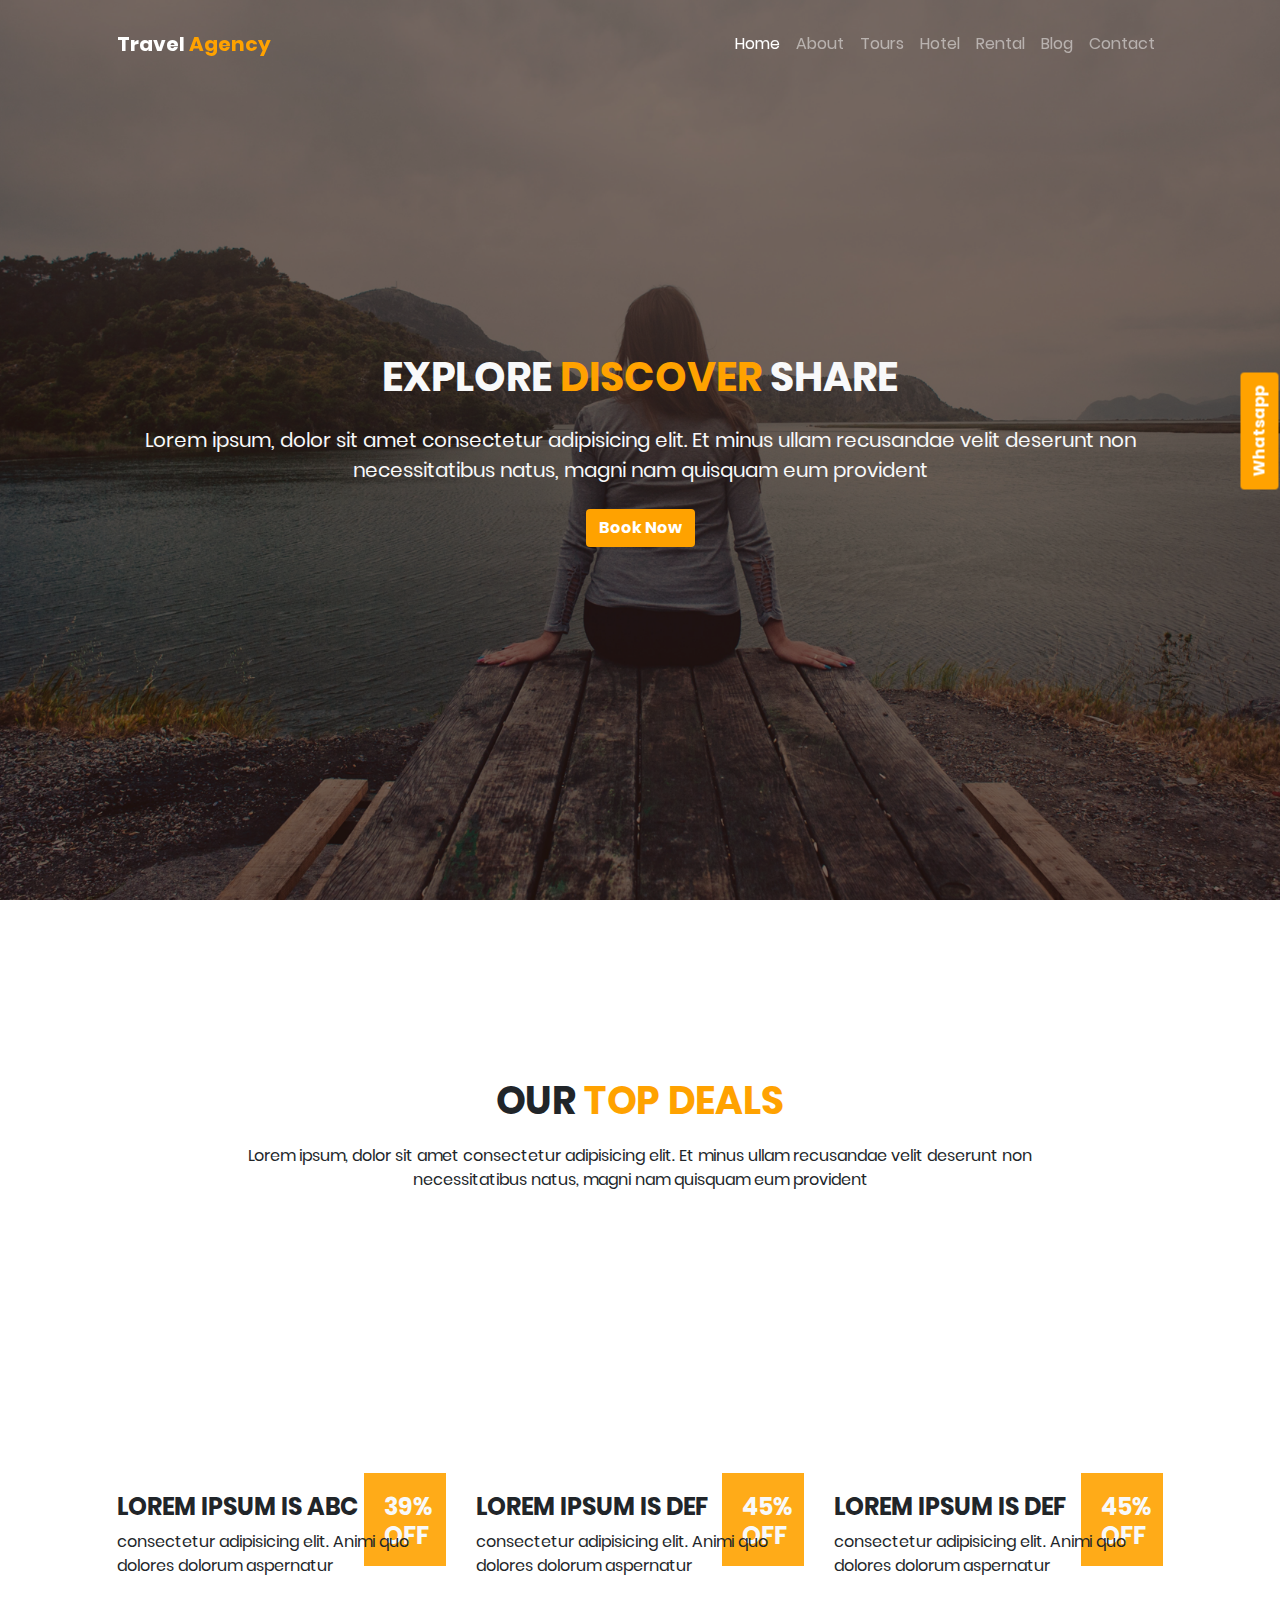
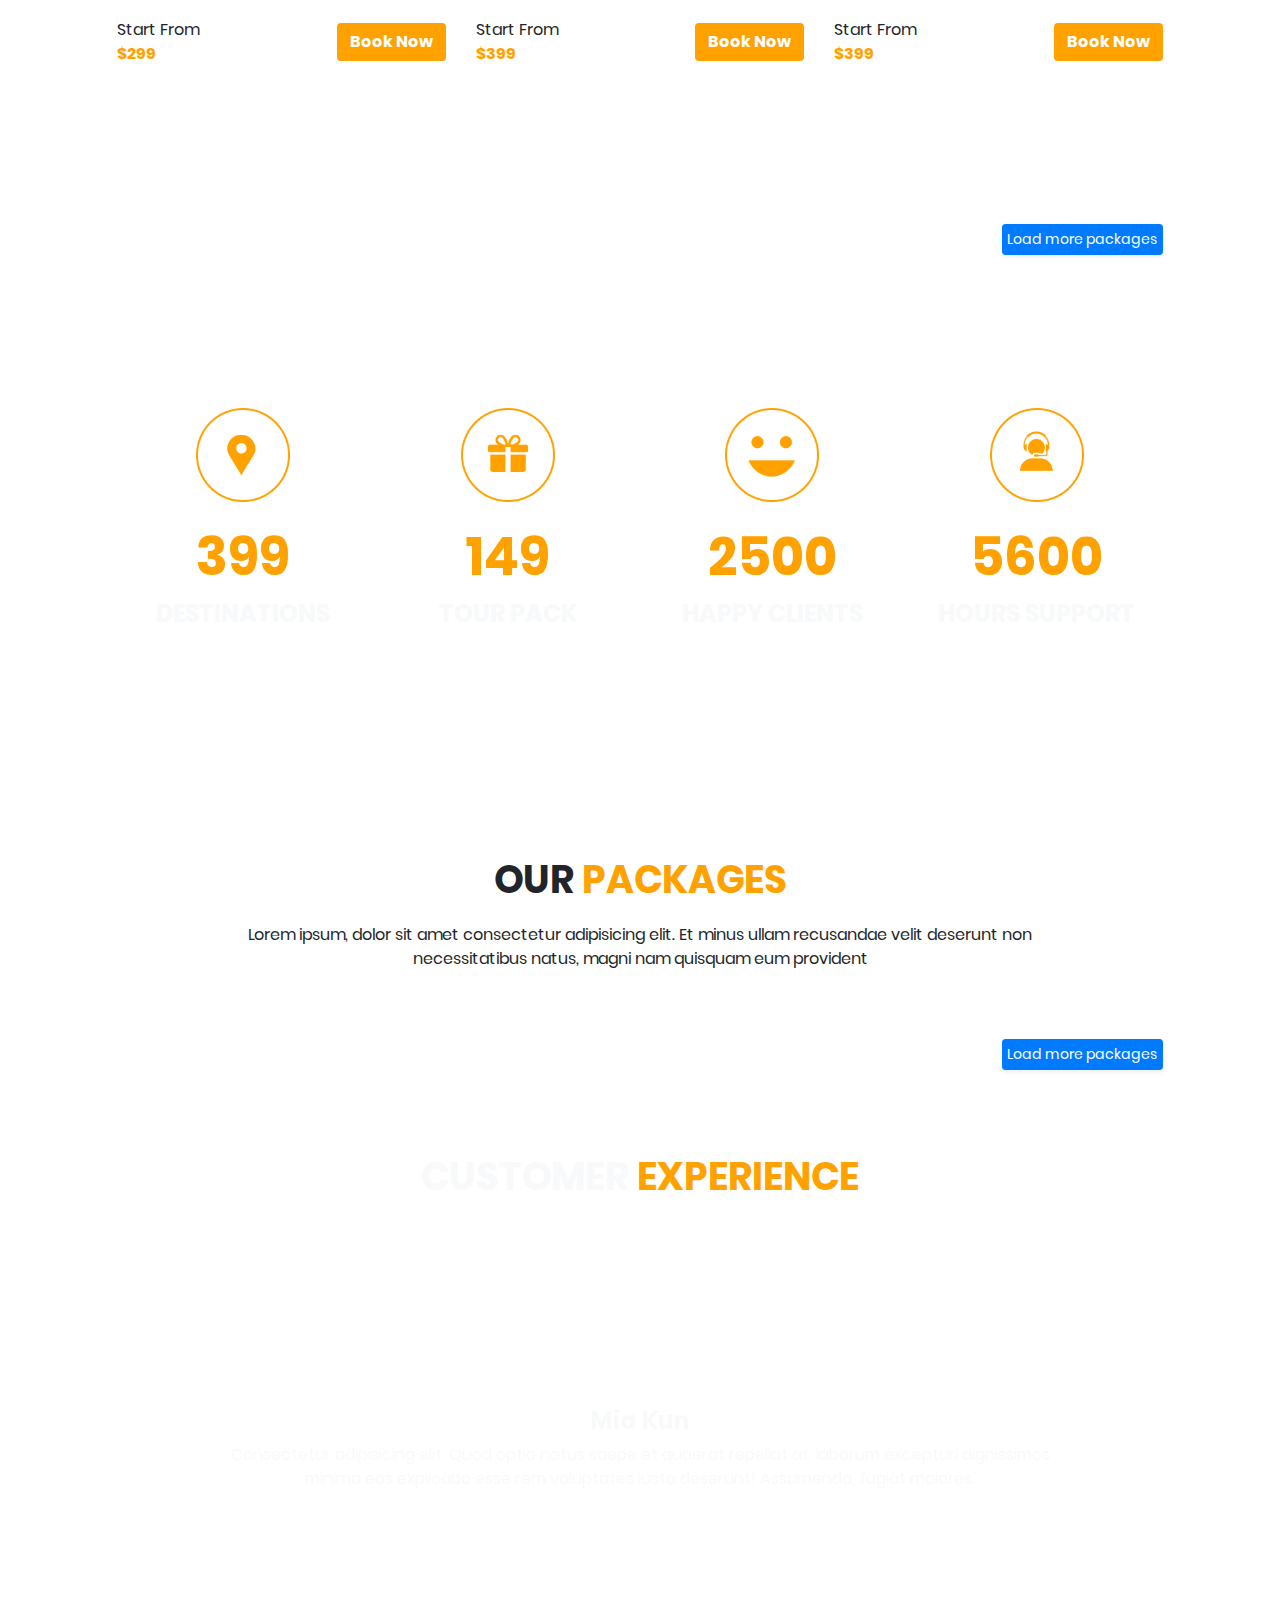
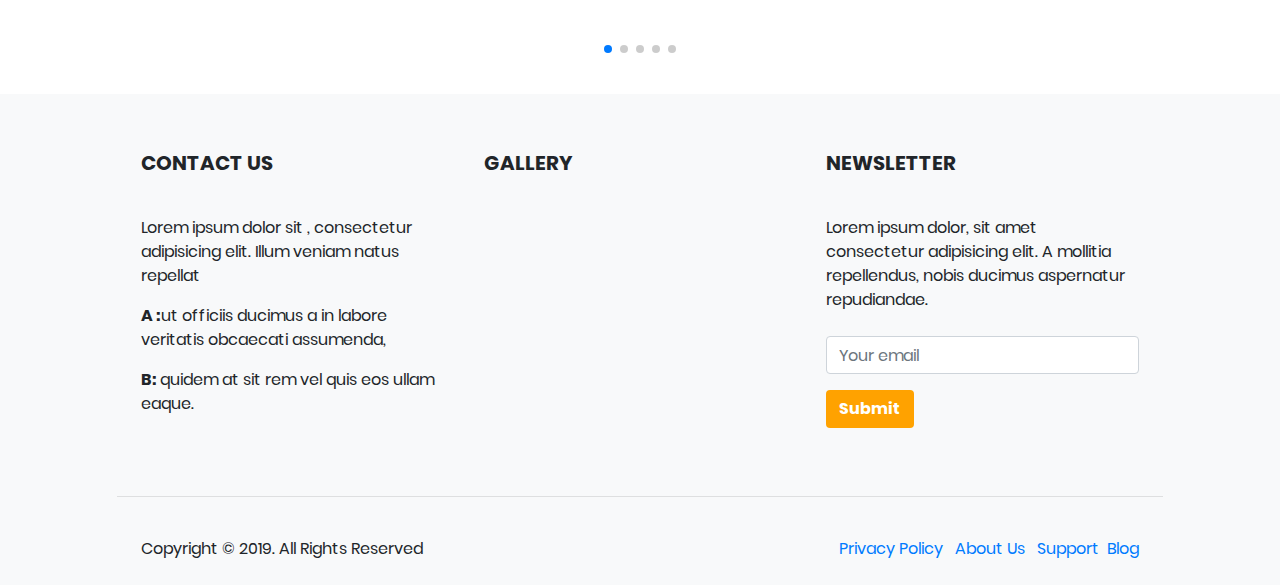
==== index.html @ bbcdf896 "Merge 10cf8c778724dd28036daccee0fc8c0790c9d188 into 07de5a781b90ba43f82fbe6b8e64c9d5b97d7d97" ====
<!doctype html>
<html lang="en">
  <head>
    <title>Paket Wisata & Rental Mobil Terpercaya - Travel Agency</title>
    <link rel="icon" href="dist/images/ic_launcher.png" type="image/x-icon">

    <!-- Required meta tags -->
    <meta charset="utf-8">
    <meta name="viewport" content="width=device-width, initial-scale=1, shrink-to-fit=no">
    <link rel="stylesheet" href="dist/css/bootstrap.min.css">
    <link rel="stylesheet" href="dist/css/poppins-700.css">
    <link rel="stylesheet" href="dist/css/poppins.css">
    <link rel="stylesheet" href="dist/css/master.css">
    <link rel="stylesheet" href="dist/css/swiper.min.css">
    <style>
        .whatsapp {
            transform: rotate(-90deg);
            bottom:50vh;
            right: -38px;
        }
    </style>
  </head>
  <body>

    <nav id="home" class="navbar fixed-top navbar-expand-sm p-4 navbar-dark bg-transparent">
        <div class="container">
            <button class="navbar-toggler d-lg-none" type="button" data-toggle="collapse" data-target="#collapsibleNavId" aria-controls="collapsibleNavId"
                aria-expanded="false" aria-label="Toggle navigation">
                <span class="navbar-toggler-icon"></span>
            </button>
            <a class="navbar-brand" href="#">
                <strong>Travel
                    <span class="my-text-primary">Agency</span></strong>
            </a>
            <div class="collapse navbar-collapse" id="collapsibleNavId">
                <ul class="navbar-nav ml-auto mt-2 mt-lg-0">
                    <li class="nav-item active">
                        <a class="nav-link" href="#">Home <span class="sr-only">(current)</span></a>
                    </li>
                    <li class="nav-item">
                        <a class="nav-link" href="#">About</a>
                    </li>
                </ul>
            </div>
        </div>
    </nav>

    <section id="banner" class="bg-image bg-image-girl">
        <div class="container">
            <div class="row my-h-100 align-items-center justify-content-center text-center">
                 <div class="col">
                     <div class="card bg-transparent border-0">
                         <div class="card-body">
                            <h1 class="text-light">
                                EXPLORE
                                <span class="my-text-primary">DISCOVER</span>
                                SHARE
                            </h1>
                            <p class="lead text-light my-4">
                                Lorem ipsum, dolor sit amet consectetur adipisicing elit. Et minus ullam recusandae velit deserunt non necessitatibus natus, magni nam quisquam eum provident
                            </p>
                            <a class="btn btn-golden" href="#top-deals"  data-toggle="modal" data-target="#modelId">Book Now</a>
                         </div>
                     </div>
                 </div>
            </div>
        </div>
    </section>

    <section class="p-4">
        <div class="container">
            <div id="top-deals" class="row my-h-100 align-items-center justify-content-center">
                 <div class="col-12 col-sm-10  text-center">
                     <div class="card bg-transparent border-0">
                         <div class="card-body">
                            <h2 class="" style="font-weight: 900; font-size: 38px; line-height: 70px">
                                OUR
                                <span class="my-text-primary">
                                    TOP
                                    DEALS
                                </span>
                            </h2>
                            <p>
                                Lorem ipsum, dolor sit amet consectetur adipisicing elit. Et minus ullam recusandae velit deserunt non necessitatibus natus, magni nam quisquam eum provident
                            </p>
                         </div>
                     </div>
                 </div>
                 <div class="top-deal col-12 col-sm-4 mb-3 ">
                    <div class="card border-0">
                        <img class="card-img-top img-fluid" src="https://source.unsplash.com/600x450/?mountain" alt="" srcset="">
                        <div class="card-img-overlay p-0 d-flex flex-wrap flex-row-reverse">
                            <div class="info-discount card-body bg-golden op-lg col-3  align-self-start pr-0 pb-2">
                                <h4 class="text-light">
                                    <span class="discount">25</span>% OFF
                                </h4>
                            </div>
                            <div class="info card-body bg-golden op-lg col-12   align-self-end collapse">
                                <strong class="text-clear">
                                    7 days | 12 Hrs | 20 min
                                </strong>
                            </div>
                        </div>
                    </div>
                    <div class="card border-0 rounded-0 bg-transparent">
                        <div class="card-body px-0">
                            <h4 class="title">LOREM IPSUM DOLOR SIT</h4>
                            consectetur adipisicing elit. Animi quo dolores dolorum aspernatur
                        </div>
                        <div class="card-body row align-items-center px-0">
                            <div class="col">
                                Start From <br>
                                <strong class="my-text-primary">$<span class="price">199</span></strong>
                            </div>
                            <div class="col text-right">
                                <a href="#order" class="btn bg-golden text-clear btn-order" data-toggle="modal" data-target="#modelId">
                                    <strong>Book Now</strong>
                                </a>
                            </div>
                        </div>
                    </div>
                </div>
            </div>
            <div class="row">
                <div class="col-12 text-right text-muted">
                    <a href="" class="btn btn-primary btn-sm m-0 p-1 shadow-sm">Load more packages </a>
                </div>
            </div>
        </div>
    </section>

    <section class="bg-image bg-image-footer">
        <div class="container p-4">
            <div id="services" class="row my-h-50 align-items-center justify-content-center text-center">
                <div class="service col-12 col-sm mb-3 ">
                    <div class="row align-items-center">
                        <div class="col-12 col-sm">
                            <img class="img-fluid mb-4" src="dist/images/icon-map.png" style="max-width: 40%" alt="" srcset="">
                            <h3 class="count my-text-primary" style="font-size: 52px">
                                140
                            </h3> 
                            <span class="text-light display-7">DESTINATIONS</span>
                        </div>
                    </div>
                </div>
            </div>
        </div>
    </section>

    <section id="list" class="p-4">
        <div class="container my-4">
            <div id="packages" class="row align-items-center justify-content-center">
                 <div class="col-12 col-sm-10 text-center">
                     <div class="card bg-transparent border-0">
                         <div class="card-body">
                            <h2 class="">
                                OUR
                                <span class="my-text-primary">PACKAGES</span>
                            </h2>
                            <p>
                                Lorem ipsum, dolor sit amet consectetur adipisicing elit. Et minus ullam recusandae velit deserunt non necessitatibus natus, magni nam quisquam eum provident
                            </p>
                         </div>
                     </div>
                 </div>
                <div class="col-12 col-sm-3 px-2 mb-3 package ">
                    <div class="card border-0">
                        <img class="card-img-top img-fluid rounded" src="dist/images/d1.png" alt="" srcset="">
                        <div class="card-img-overlay p-0 d-flex flex-row-reverse align-items-end">
                            <div class="card-body rounded-bottom bg-golden op-lg collapse">
                                <a href="" class="text-clear">
                                    <strong>Lorem ipsum dolor sit</strong>
                                </a>
                            </div>
                        </div>
                    </div>
                </div>
            </div>
            <div class="row">
                <div class="col-12 text-right text-muted">
                    <a href="" class="btn btn-primary btn-sm m-0 p-1 shadow-sm">Load more packages </a>
                </div>
            </div>
        </div>
    </section>

    <section class="bg-image bg-image-footer">
            <div class="container">
            <div class="row my-h-50 align-items-center justify-content-center">
                <div class="col-12 col-sm py-4">
                    <h2 class="text-light text-center">CUSTOMER <span class="my-text-primary">EXPERIENCE</span></h2>
                    <div class="swiper-container rounded text-light">
                        <div class="swiper-wrapper text-center">
                            <div class="swiper-slide">
                                <div class="row my-h-50 justify-content-center align-items-center">
                                    <div class="col-12 col-sm-10 text-center">
                                        <img class="img-fluid rounded-circle mb-3" src="https://source.unsplash.com/100x100/?face" alt="" srcset="">
                                        <h4>Mia Kun</h4>
                                        <p>
                                            Consectetur adipisicing elit. Quod optio natus saepe et quaerat repellat at, laborum excepturi dignissimos minima eos explicabo esse rem voluptates iusto deserunt! Assumenda, fugiat maiores.
                                        </p>
                                    </div>
                                </div>
                            </div>
                        </div>
                        <div class="swiper-pagination"></div>
                    </div>
                </div>
            </div>
        </div>
    </section>
    
    <footer class="bg-light">
        <div class="container">
            <div class="row p-4 justify-content-center">
                 <div class="col mb-4">
                     <h5>CONTACT US</h5>
                     <p>
                         Lorem ipsum dolor sit , consectetur adipisicing elit. Illum veniam natus repellat 
                     </p>
                     <p>
                         <strong>A :</strong>ut officiis ducimus a in labore veritatis obcaecati assumenda,
                     </p>
                     <p><strong>B: </strong>quidem at sit rem vel quis eos ullam eaque.</p>
                 </div>
                 <div class="col-12 col-sm mb-4">
                     <h5>GALLERY</h5>
                     <div id="galleries" class="row">
                         <div class="gallery px-2 col-4 col-sm-4 mb-3">
                             <img class="img-fluid rounded" src="https://source.unsplash.com/500x500/?smile"  alt="">
                         </div>
                     </div>
                 </div>
                 <div class="col mb-4">
                     <h5>NEWSLETTER</h5>
                     Lorem ipsum dolor, sit amet consectetur adipisicing elit. A mollitia repellendus, nobis ducimus aspernatur repudiandae.
                    <div class="form-group">
                      <label for=""></label>
                      <input type="text" name="" id="" class="form-control" placeholder="Your email" aria-describedby="helpId">
                    </div>
                    <button type="button" class="btn btn-golden">Submit</button>
                </div>
            </div>
        <hr>
            <div class="row p-4 justify-content-between">
                <div class="col">
                    Copyright © 2019. All Rights Reserved
                </div>
                <div class="col text-right">
                    <a href="" class="px-1">Privacy Policy</a>
                    <a href="" class="px-1">About Us</a>
                    <a href="" class="px-1">Support</a>
                    <a class="" href="#home" class="px-1">Blog</a>
                </div>
            </div>
        </div>
    </footer>

    <section class="whatsapp position-fixed rounded-left">
        <a href="" class="btn btn-golden">Whatsapp</a>
    </section>

    <!-- Modal -->
    <div class="modal fade" id="modelId" tabindex="-1" role="dialog" aria-labelledby="modelTitleId" aria-hidden="true">
        <div class="modal-dialog" role="document">
            <div class="modal-content">
                <div class="modal-header">
                    <h5 class="modal-title">Modal title</h5>
                        <button type="button" class="close" data-dismiss="modal" aria-label="Close">
                            <span aria-hidden="true">&times;</span>
                        </button>
                </div>
                <div class="modal-body">
                    <form action="https://formspree.io/ilhamsaputrajati@gmail.com" method="POST" id="order-form">
                        <div class="form-group">
                          <label for="">Name</label>
                          <input type="text" name="name" id="" class="form-control" placeholder="" aria-describedby="helpId">
                        </div>
                        <div class="form-group">
                          <label for="">Email</label>
                          <input type="email" name="email" id="" class="form-control" placeholder="" aria-describedby="helpId">
                        </div>
                        <div class="form-group">
                          <label for="">Phone Number</label>
                          <input type="number" name="phone" id="" class="form-control" placeholder="" aria-describedby="helpId">
                        </div>
                    </form>
                </div>
                <div class="modal-footer">
                    <button type="button" class="btn btn-secondary" data-dismiss="modal">Close</button>
                    <button type="button" class="btn btn-primary" id="btn-submit">Save</button>
                </div>
            </div>
        </div>
    </div>
          
    <script src="dist/js/jquery.min.js"></script>
    <script src="dist/js/popper.min.js"></script>
    <script src="dist/js/bootstrap.min.js"></script>
    <script src="dist/js/holder.js"></script>
    <script src="dist/js/app.js"></script>
    <script src="dist/js/swiper.min.js"></script>
    <script src="dist/js/swiper.js"></script>
    <script>
        $('#btn-submit').click(function (e) { 
            e.preventDefault();
            $('#order-form').submit();
        });
        
    </script>
  </body>
</html>
---- dist/css/poppins-700.css ----
/* devanagari */
@font-face {
  font-family: 'Poppins';
  font-style: normal;
  font-weight: 700;
  font-display: swap;
  src: local('Poppins Bold'), local('Poppins-Bold'), url(//src/font/pxiByp8kv8JHgFVrLCz7Z11lFc-K.woff2) format('woff2');
  unicode-range: U+0900-097F, U+1CD0-1CF6, U+1CF8-1CF9, U+200C-200D, U+20A8, U+20B9, U+25CC, U+A830-A839, U+A8E0-A8FB;
}
/* latin-ext */
@font-face {
  font-family: 'Poppins';
  font-style: normal;
  font-weight: 700;
  font-display: swap;
  src: local('Poppins Bold'), local('Poppins-Bold'), url(../font/pxiByp8kv8JHgFVrLCz7Z1JlFc-K.woff2) format('woff2');
  unicode-range: U+0100-024F, U+0259, U+1E00-1EFF, U+2020, U+20A0-20AB, U+20AD-20CF, U+2113, U+2C60-2C7F, U+A720-A7FF;
}
/* latin */
@font-face {
  font-family: 'Poppins';
  font-style: normal;
  font-weight: 700;
  font-display: swap;
  src: local('Poppins Bold'), local('Poppins-Bold'), url(../font/pxiByp8kv8JHgFVrLCz7Z1xlFQ.woff2) format('woff2');
  unicode-range: U+0000-00FF, U+0131, U+0152-0153, U+02BB-02BC, U+02C6, U+02DA, U+02DC, U+2000-206F, U+2074, U+20AC, U+2122, U+2191, U+2193, U+2212, U+2215, U+FEFF, U+FFFD;
}
---- dist/css/poppins.css ----
/* devanagari */
@font-face {
  font-family: 'Poppins';
  font-style: normal;
  font-weight: 400;
  font-display: swap;
  src: local('Poppins Regular'), local('Poppins-Regular'), url(../font/pxiEyp8kv8JHgFVrJJbecnFHGPezSQ.woff2) format('woff2');
  unicode-range: U+0900-097F, U+1CD0-1CF6, U+1CF8-1CF9, U+200C-200D, U+20A8, U+20B9, U+25CC, U+A830-A839, U+A8E0-A8FB;
}
/* latin-ext */
@font-face {
  font-family: 'Poppins';
  font-style: normal;
  font-weight: 400;
  font-display: swap;
  src: local('Poppins Regular'), local('Poppins-Regular'), url(../font/pxiEyp8kv8JHgFVrJJnecnFHGPezSQ.woff2) format('woff2');
  unicode-range: U+0100-024F, U+0259, U+1E00-1EFF, U+2020, U+20A0-20AB, U+20AD-20CF, U+2113, U+2C60-2C7F, U+A720-A7FF;
}
/* latin */
@font-face {
  font-family: 'Poppins';
  font-style: normal;
  font-weight: 400;
  font-display: swap;
  src: local('Poppins Regular'), local('Poppins-Regular'), url(../font/pxiEyp8kv8JHgFVrJJfecnFHGPc.woff2) format('woff2');
  unicode-range: U+0000-00FF, U+0131, U+0152-0153, U+02BB-02BC, U+02C6, U+02DA, U+02DC, U+2000-206F, U+2074, U+20AC, U+2122, U+2191, U+2193, U+2212, U+2215, U+FEFF, U+FFFD;
}
---- dist/css/master.css ----
/* Reset Bootstrap */
.navbar-dark .navbar-toggler {
    border: 0;
}

/* Custom css */
* {
    font-family: 'Poppins', sans-serif;
}

body {
    background: white
}

h1, h2, h3, h4, h5 {
    font-weight: bold;
}

h2 {
    font-size: 38px; 
    line-height: 70px
}

h5 {
    line-height: 10vh
}

.display-7 {
    font-size: x-large;
    font-weight: bold;
}

.my-text-primary {
    color: #ffa200 !important;
}

.my-h-100 {
    min-height: 100vh;
}
.my-h-50 {
    min-height: 50vh;
}
.my-h-25 {
    min-height: 25vh;
}

.bg-golden {
    background-color: #FFA200;
}

.bg-clear {
    background-color: white
}

.text-clear {
    color: white
}

.text-clear:hover {color: black;
text-decoration: none}

.op {
    opacity: 0.3;
}

.op-sm {
    opacity: 0.5;
}

.op-md {
    opacity: 0.7;
}

.op-lg {
    opacity: 0.9;
}

.bg-image {
    background-repeat: no-repeat;
    background-attachment: fixed;
    background-size: cover;
    background-position: center;
}

.bg-image-girl {
    background-image: url(../images/banner.png);
}
.bg-image-footer {
    background-image: url(../images/footerbg.png);
}
.bg-image-destination {
    background-image: url(../images/items-to-discover-things.jpg);
}
.bg-cover {
    background-image: linear-gradient(225deg,#0abac2,#b2de94);
}
.bg-dark-sm {
    background-color: #000000;
}

@media (min-width: 1200px) {
    .container {
        max-width: 1076px;
    }
}

.btn-golden {
    background-color: #FFA200;
    color: white;
    font-weight: bold
}

.btn-golden:hover {
    color: black;
}
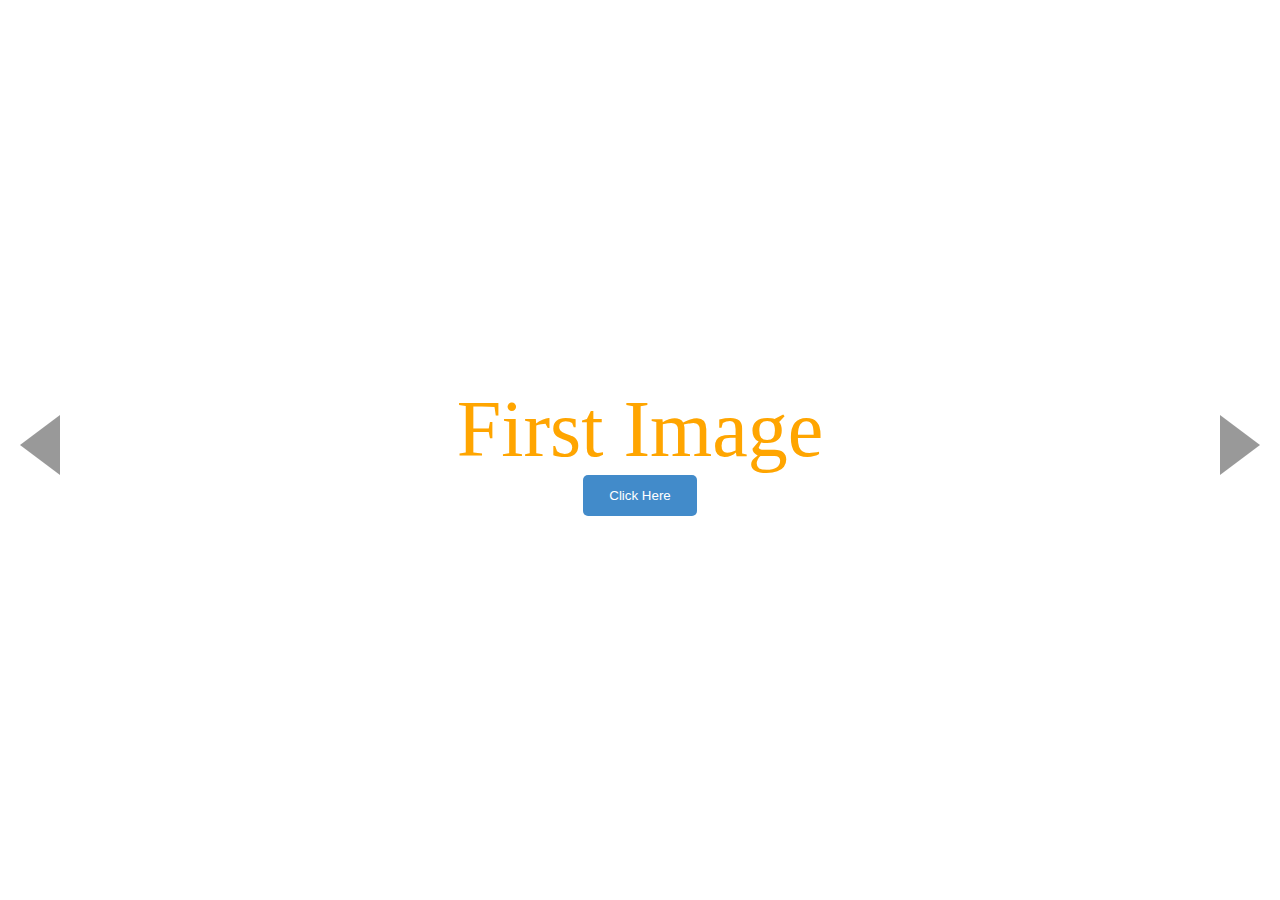
==== commit 048864f1: "My Website" ====
--- a/index.html
+++ b/index.html
@@ -1,312 +1,123 @@
-<!doctype html>
+<!DOCTYPE html>
 <html lang="en">
-  <head>
-    <title>Paket Wisata & Rental Mobil Terpercaya - Travel Agency</title>
-    <link rel="icon" href="dist/images/ic_launcher.png" type="image/x-icon">
+<head>
+    <title>Exercise 4</title>
+    <link href="./style.css" rel="stylesheet"></link>
+</head>
+<body>
+  <div class="wrap">
 
-    <!-- Required meta tags -->
-    <meta charset="utf-8">
-    <meta name="viewport" content="width=device-width, initial-scale=1, shrink-to-fit=no">
-    <link rel="stylesheet" href="dist/css/bootstrap.min.css">
-    <link rel="stylesheet" href="dist/css/poppins-700.css">
-    <link rel="stylesheet" href="dist/css/poppins.css">
-    <link rel="stylesheet" href="dist/css/master.css">
-    <link rel="stylesheet" href="dist/css/swiper.min.css">
-    <style>
-        .whatsapp {
-            transform: rotate(-90deg);
-            bottom:50vh;
-            right: -38px;
-        }
-    </style>
-  </head>
-  <body>
 
-    <nav id="home" class="navbar fixed-top navbar-expand-sm p-4 navbar-dark bg-transparent">
-        <div class="container">
-            <button class="navbar-toggler d-lg-none" type="button" data-toggle="collapse" data-target="#collapsibleNavId" aria-controls="collapsibleNavId"
-                aria-expanded="false" aria-label="Toggle navigation">
-                <span class="navbar-toggler-icon"></span>
-            </button>
-            <a class="navbar-brand" href="#">
-                <strong>Travel
-                    <span class="my-text-primary">Agency</span></strong>
-            </a>
-            <div class="collapse navbar-collapse" id="collapsibleNavId">
-                <ul class="navbar-nav ml-auto mt-2 mt-lg-0">
-                    <li class="nav-item active">
-                        <a class="nav-link" href="#">Home <span class="sr-only">(current)</span></a>
-                    </li>
-                    <li class="nav-item">
-                        <a class="nav-link" href="#">About</a>
-                    </li>
-                </ul>
-            </div>
-        </div>
-    </nav>
+  <div id="arrow-left" class="arrow"></div>
+  <div id="slider">
 
-    <section id="banner" class="bg-image bg-image-girl">
-        <div class="container">
-            <div class="row my-h-100 align-items-center justify-content-center text-center">
-                 <div class="col">
-                     <div class="card bg-transparent border-0">
-                         <div class="card-body">
-                            <h1 class="text-light">
-                                EXPLORE
-                                <span class="my-text-primary">DISCOVER</span>
-                                SHARE
-                            </h1>
-                            <p class="lead text-light my-4">
-                                Lorem ipsum, dolor sit amet consectetur adipisicing elit. Et minus ullam recusandae velit deserunt non necessitatibus natus, magni nam quisquam eum provident
-                            </p>
-                            <a class="btn btn-golden" href="#top-deals"  data-toggle="modal" data-target="#modelId">Book Now</a>
-                         </div>
-                     </div>
-                 </div>
-            </div>
-        </div>
-    </section>
+    <div class="slide slide1">
+      <div class="slide-content">
+        <span>First Image</span>
+        <button id="modal-btn" class="button">Click Here</button>
+      </div>
+    </div>
+    <div class="slide slide2">
+      <div class="slide-content">
+        <span>Second Image</span>
+        <a class="cv" href="./cv.html" target="_blank">Get to know me?</a>
+      </div>
+    </div>
+    <div class="slide slide3">
+      <div class="slide-content">
+        <span>Third Image</span>
+        <a class="feedback" href="./feedback.html" target="_blank">Feedback</a>
+      </div>
+    </div>
+  </div>
+  <div id="arrow-right" class="arrow"></div>
 
-    <section class="p-4">
-        <div class="container">
-            <div id="top-deals" class="row my-h-100 align-items-center justify-content-center">
-                 <div class="col-12 col-sm-10  text-center">
-                     <div class="card bg-transparent border-0">
-                         <div class="card-body">
-                            <h2 class="" style="font-weight: 900; font-size: 38px; line-height: 70px">
-                                OUR
-                                <span class="my-text-primary">
-                                    TOP
-                                    DEALS
-                                </span>
-                            </h2>
-                            <p>
-                                Lorem ipsum, dolor sit amet consectetur adipisicing elit. Et minus ullam recusandae velit deserunt non necessitatibus natus, magni nam quisquam eum provident
-                            </p>
-                         </div>
-                     </div>
-                 </div>
-                 <div class="top-deal col-12 col-sm-4 mb-3 ">
-                    <div class="card border-0">
-                        <img class="card-img-top img-fluid" src="https://source.unsplash.com/600x450/?mountain" alt="" srcset="">
-                        <div class="card-img-overlay p-0 d-flex flex-wrap flex-row-reverse">
-                            <div class="info-discount card-body bg-golden op-lg col-3  align-self-start pr-0 pb-2">
-                                <h4 class="text-light">
-                                    <span class="discount">25</span>% OFF
-                                </h4>
-                            </div>
-                            <div class="info card-body bg-golden op-lg col-12   align-self-end collapse">
-                                <strong class="text-clear">
-                                    7 days | 12 Hrs | 20 min
-                                </strong>
-                            </div>
-                        </div>
-                    </div>
-                    <div class="card border-0 rounded-0 bg-transparent">
-                        <div class="card-body px-0">
-                            <h4 class="title">LOREM IPSUM DOLOR SIT</h4>
-                            consectetur adipisicing elit. Animi quo dolores dolorum aspernatur
-                        </div>
-                        <div class="card-body row align-items-center px-0">
-                            <div class="col">
-                                Start From <br>
-                                <strong class="my-text-primary">$<span class="price">199</span></strong>
-                            </div>
-                            <div class="col text-right">
-                                <a href="#order" class="btn bg-golden text-clear btn-order" data-toggle="modal" data-target="#modelId">
-                                    <strong>Book Now</strong>
-                                </a>
-                            </div>
-                        </div>
-                    </div>
-                </div>
-            </div>
-            <div class="row">
-                <div class="col-12 text-right text-muted">
-                    <a href="" class="btn btn-primary btn-sm m-0 p-1 shadow-sm">Load more packages </a>
-                </div>
-            </div>
-        </div>
-    </section>
+  <div id="my-modal" class="modal">
+  <div class="modal-content">
+    <div class="modal-header">
+      <span class="close">&times;</span>
+      <h2>------</h2>
+    </div>
+    <div class="modal-body">
+      <p> Welcome to my website</p>
+      <p>Hi! These are sample picture that i took using my analogue camera
+         in Kodak 200 Film, please enjoy!!</p>
+    </div>
+    <div class="modal-footer">
+      <h3></h3>
+    </div>
+  </div>
+</div>
+</div>
 
-    <section class="bg-image bg-image-footer">
-        <div class="container p-4">
-            <div id="services" class="row my-h-50 align-items-center justify-content-center text-center">
-                <div class="service col-12 col-sm mb-3 ">
-                    <div class="row align-items-center">
-                        <div class="col-12 col-sm">
-                            <img class="img-fluid mb-4" src="dist/images/icon-map.png" style="max-width: 40%" alt="" srcset="">
-                            <h3 class="count my-text-primary" style="font-size: 52px">
-                                140
-                            </h3> 
-                            <span class="text-light display-7">DESTINATIONS</span>
-                        </div>
-                    </div>
-                </div>
-            </div>
-        </div>
-    </section>
+  <script>
 
-    <section id="list" class="p-4">
-        <div class="container my-4">
-            <div id="packages" class="row align-items-center justify-content-center">
-                 <div class="col-12 col-sm-10 text-center">
-                     <div class="card bg-transparent border-0">
-                         <div class="card-body">
-                            <h2 class="">
-                                OUR
-                                <span class="my-text-primary">PACKAGES</span>
-                            </h2>
-                            <p>
-                                Lorem ipsum, dolor sit amet consectetur adipisicing elit. Et minus ullam recusandae velit deserunt non necessitatibus natus, magni nam quisquam eum provident
-                            </p>
-                         </div>
-                     </div>
-                 </div>
-                <div class="col-12 col-sm-3 px-2 mb-3 package ">
-                    <div class="card border-0">
-                        <img class="card-img-top img-fluid rounded" src="dist/images/d1.png" alt="" srcset="">
-                        <div class="card-img-overlay p-0 d-flex flex-row-reverse align-items-end">
-                            <div class="card-body rounded-bottom bg-golden op-lg collapse">
-                                <a href="" class="text-clear">
-                                    <strong>Lorem ipsum dolor sit</strong>
-                                </a>
-                            </div>
-                        </div>
-                    </div>
-                </div>
-            </div>
-            <div class="row">
-                <div class="col-12 text-right text-muted">
-                    <a href="" class="btn btn-primary btn-sm m-0 p-1 shadow-sm">Load more packages </a>
-                </div>
-            </div>
-        </div>
-    </section>
+  let sliderImages = document.querySelectorAll(".slide"),
+    arrowLeft = document.querySelector("#arrow-left"),
+    arrowRight = document.querySelector("#arrow-right"),
+    current = 0;
 
-    <section class="bg-image bg-image-footer">
-            <div class="container">
-            <div class="row my-h-50 align-items-center justify-content-center">
-                <div class="col-12 col-sm py-4">
-                    <h2 class="text-light text-center">CUSTOMER <span class="my-text-primary">EXPERIENCE</span></h2>
-                    <div class="swiper-container rounded text-light">
-                        <div class="swiper-wrapper text-center">
-                            <div class="swiper-slide">
-                                <div class="row my-h-50 justify-content-center align-items-center">
-                                    <div class="col-12 col-sm-10 text-center">
-                                        <img class="img-fluid rounded-circle mb-3" src="https://source.unsplash.com/100x100/?face" alt="" srcset="">
-                                        <h4>Mia Kun</h4>
-                                        <p>
-                                            Consectetur adipisicing elit. Quod optio natus saepe et quaerat repellat at, laborum excepturi dignissimos minima eos explicabo esse rem voluptates iusto deserunt! Assumenda, fugiat maiores.
-                                        </p>
-                                    </div>
-                                </div>
-                            </div>
-                        </div>
-                        <div class="swiper-pagination"></div>
-                    </div>
-                </div>
-            </div>
-        </div>
-    </section>
-    
-    <footer class="bg-light">
-        <div class="container">
-            <div class="row p-4 justify-content-center">
-                 <div class="col mb-4">
-                     <h5>CONTACT US</h5>
-                     <p>
-                         Lorem ipsum dolor sit , consectetur adipisicing elit. Illum veniam natus repellat 
-                     </p>
-                     <p>
-                         <strong>A :</strong>ut officiis ducimus a in labore veritatis obcaecati assumenda,
-                     </p>
-                     <p><strong>B: </strong>quidem at sit rem vel quis eos ullam eaque.</p>
-                 </div>
-                 <div class="col-12 col-sm mb-4">
-                     <h5>GALLERY</h5>
-                     <div id="galleries" class="row">
-                         <div class="gallery px-2 col-4 col-sm-4 mb-3">
-                             <img class="img-fluid rounded" src="https://source.unsplash.com/500x500/?smile"  alt="">
-                         </div>
-                     </div>
-                 </div>
-                 <div class="col mb-4">
-                     <h5>NEWSLETTER</h5>
-                     Lorem ipsum dolor, sit amet consectetur adipisicing elit. A mollitia repellendus, nobis ducimus aspernatur repudiandae.
-                    <div class="form-group">
-                      <label for=""></label>
-                      <input type="text" name="" id="" class="form-control" placeholder="Your email" aria-describedby="helpId">
-                    </div>
-                    <button type="button" class="btn btn-golden">Submit</button>
-                </div>
-            </div>
-        <hr>
-            <div class="row p-4 justify-content-between">
-                <div class="col">
-                    Copyright © 2019. All Rights Reserved
-                </div>
-                <div class="col text-right">
-                    <a href="" class="px-1">Privacy Policy</a>
-                    <a href="" class="px-1">About Us</a>
-                    <a href="" class="px-1">Support</a>
-                    <a class="" href="#home" class="px-1">Blog</a>
-                </div>
-            </div>
-        </div>
-    </footer>
 
-    <section class="whatsapp position-fixed rounded-left">
-        <a href="" class="btn btn-golden">Whatsapp</a>
-    </section>
+  function reset() {
+    for (let i = 0; i < sliderImages.length; i++) {
+      sliderImages[i].style.display = "none";
+    }
+  }
 
-    <!-- Modal -->
-    <div class="modal fade" id="modelId" tabindex="-1" role="dialog" aria-labelledby="modelTitleId" aria-hidden="true">
-        <div class="modal-dialog" role="document">
-            <div class="modal-content">
-                <div class="modal-header">
-                    <h5 class="modal-title">Modal title</h5>
-                        <button type="button" class="close" data-dismiss="modal" aria-label="Close">
-                            <span aria-hidden="true">&times;</span>
-                        </button>
-                </div>
-                <div class="modal-body">
-                    <form action="https://formspree.io/ilhamsaputrajati@gmail.com" method="POST" id="order-form">
-                        <div class="form-group">
-                          <label for="">Name</label>
-                          <input type="text" name="name" id="" class="form-control" placeholder="" aria-describedby="helpId">
-                        </div>
-                        <div class="form-group">
-                          <label for="">Email</label>
-                          <input type="email" name="email" id="" class="form-control" placeholder="" aria-describedby="helpId">
-                        </div>
-                        <div class="form-group">
-                          <label for="">Phone Number</label>
-                          <input type="number" name="phone" id="" class="form-control" placeholder="" aria-describedby="helpId">
-                        </div>
-                    </form>
-                </div>
-                <div class="modal-footer">
-                    <button type="button" class="btn btn-secondary" data-dismiss="modal">Close</button>
-                    <button type="button" class="btn btn-primary" id="btn-submit">Save</button>
-                </div>
-            </div>
-        </div>
-    </div>
-          
-    <script src="dist/js/jquery.min.js"></script>
-    <script src="dist/js/popper.min.js"></script>
-    <script src="dist/js/bootstrap.min.js"></script>
-    <script src="dist/js/holder.js"></script>
-    <script src="dist/js/app.js"></script>
-    <script src="dist/js/swiper.min.js"></script>
-    <script src="dist/js/swiper.js"></script>
-    <script>
-        $('#btn-submit').click(function (e) { 
-            e.preventDefault();
-            $('#order-form').submit();
-        });
-        
-    </script>
-  </body>
-</html>+  function startSlide() {
+    reset();
+    sliderImages[0].style.display = "block";
+  }
+
+  function slideLeft() {
+    reset();
+    sliderImages[current - 1].style.display = "block";
+    current--;
+  }
+
+  function slideRight() {
+    reset();
+    sliderImages[current + 1].style.display = "block";
+    current++;
+  }
+
+  arrowLeft.addEventListener("click", function() {
+    if (current === 0) {
+      current = sliderImages.length;
+    }
+    slideLeft();
+  });
+
+  arrowRight.addEventListener("click", function() {
+    if (current === sliderImages.length - 1) {
+      current = -1;
+    }
+    slideRight();
+  });
+
+const modal = document.querySelector('#my-modal');
+const modalBtn = document.querySelector('#modal-btn');
+const closeBtn = document.querySelector('.close');
+
+modalBtn.addEventListener('click', openModal);
+closeBtn.addEventListener('click', closeModal);
+window.addEventListener('click', outsideClick);
+
+function openModal() {
+  modal.style.display = 'block';
+}
+
+function closeModal() {
+  modal.style.display = 'none';
+}
+
+function outsideClick(e) {
+  if (e.target == modal) {
+    modal.style.display = 'none';
+  }
+}
+
+
+  </script>
+</body>
+</html>
--- a/style.css
+++ b/style.css
@@ -0,0 +1,166 @@
+
+body,
+#slider,
+.wrap,
+.slide-content {
+  margin: 0;
+  padding: 0;
+  font-family: Georgia;
+  width: 100%;
+  height: 100vh;
+  overflow-x: hidden;
+}
+
+.wrap {
+  position: relative;
+}
+
+.slide {
+  background-size: cover;
+  background-position: center;
+  background-repeat: no-repeat;
+}
+
+.slide1 {
+  background-image: url("img/image2.jpg");
+}
+.slide2 {
+  background-image: url("img/image3.jpg");
+}
+.slide3 {
+  background-image: url("img/image4.jpg");
+}
+
+.slide-content {
+  display: flex;
+  flex-direction: column;
+  justify-content: center;
+  align-items: center;
+  text-align: center;
+}
+
+.slide-content span {
+  font-size: 5rem;
+  color: orange;
+}
+
+.arrow {
+  cursor: pointer;
+  position: absolute;
+  top: 50%;
+  margin-top: -35px;
+  width: 0;
+  height: 0;
+  border-style: solid;
+}
+
+#arrow-left {
+  border-width: 30px 40px 30px 0;
+  border-color: transparent gray transparent transparent;
+  left: 0;
+  margin-left: 20px;
+  opacity: 0.8;
+}
+
+#arrow-right {
+  border-width: 30px 0 30px 40px;
+  border-color: transparent transparent transparent gray;
+  right: 0;
+  margin-right: 20px;
+  opacity: 0.8;
+
+}
+
+/* modal Part */
+.button {
+  background: #428bca;
+  padding: 1em 2em;
+  color: #fff;
+  border: 0;
+  border-radius: 5px;
+  cursor: pointer;
+
+}
+
+.button:hover {
+  background: #3876ac;
+}
+
+.modal {
+  display: none;
+  position: fixed;
+  z-index: 1;
+  left: 0;
+  top: 0;
+  height: 100%;
+  width: 100%;
+  overflow: auto;
+  background-color: rgba(0, 0, 0, 0.5);
+}
+
+.modal-content {
+  margin: 10% auto;
+  width: 60%;
+  box-shadow: 0 5px 8px 0 rgba(0, 0, 0, 0.2), 0 7px 20px 0 rgba(0, 0, 0, 0.17);
+  animation-name: modalopen;
+  animation-duration: var(--modal-duration);
+}
+
+.modal-header h2,
+.modal-footer h3 {
+  margin: 0;
+}
+
+.modal-header {
+  background: gold;
+  padding: 5px;
+  color: #fff;
+  border-top-left-radius: 5px;
+  border-top-right-radius: 5px;
+}
+
+.modal-body {
+  padding: 10px 20px;
+  background: #fff;
+  font-family: georgia;
+}
+
+.modal-footer {
+  background: gold;
+  padding: 10px;
+  color: #fff;
+  text-align: center;
+  border-bottom-left-radius: 5px;
+  border-bottom-right-radius: 5px;
+}
+
+.close {
+  color: #ccc;
+  float: right;
+  font-size: 30px;
+  color: #fff;
+}
+
+.close:hover,
+.close:focus {
+  color: #000;
+  text-decoration: none;
+  cursor: pointer;
+}
+
+@keyframes modalopen {
+  from {
+    opacity: 0;
+  }
+  to {
+    opacity: 1;
+  }
+}
+
+.feedback, .cv{
+  color: black;
+  font-weight: 200;
+  font-family: : helvetica;
+  margin-right: 5px;
+
+}
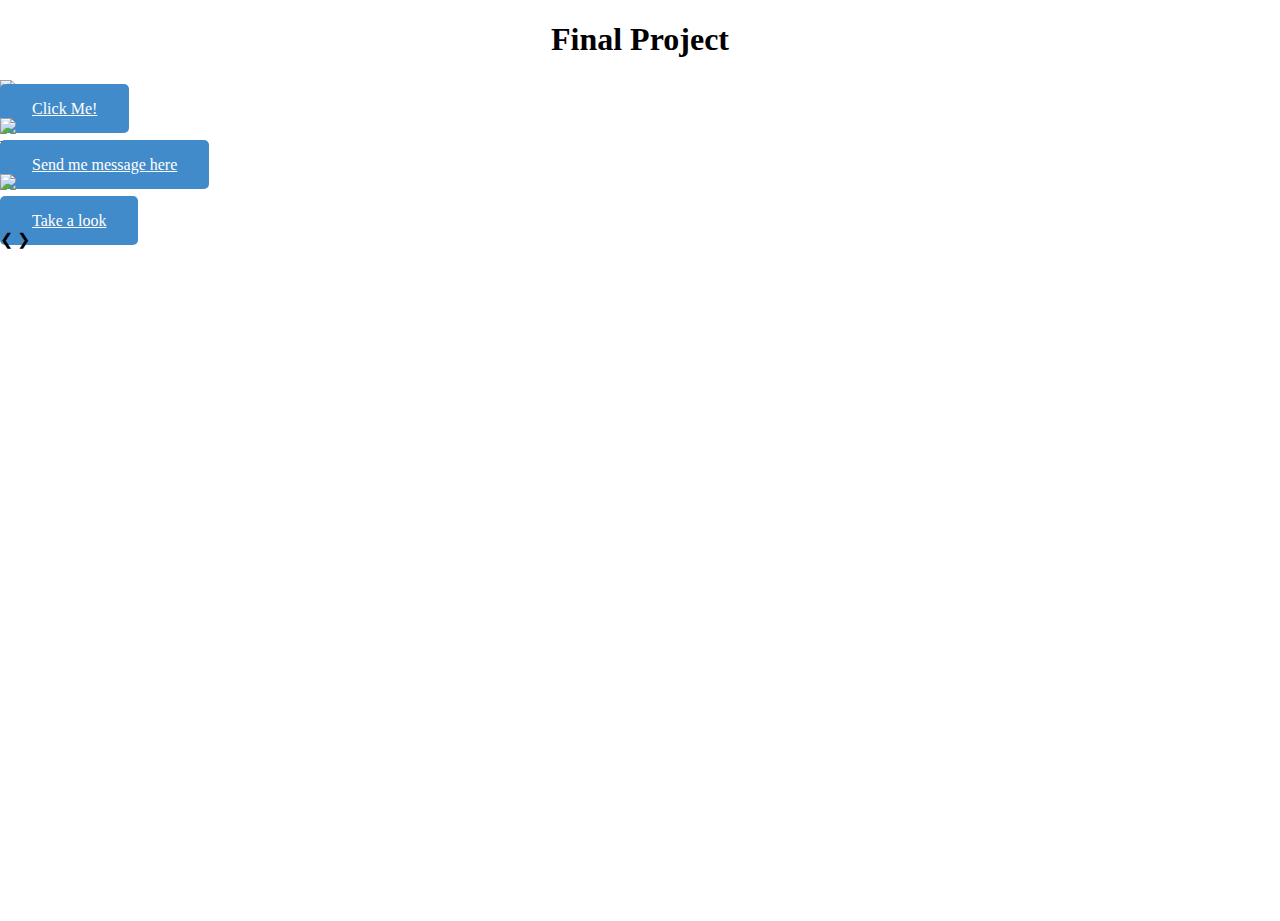
==== commit 83ae1ab7: "Update index.html" ====
--- a/index.html
+++ b/index.html
@@ -1,123 +1,57 @@
 <!DOCTYPE html>
 <html lang="en">
+
 <head>
     <title>Exercise 4</title>
-    <link href="./style.css" rel="stylesheet"></link>
+    <link rel="stylesheet" href="style.css">
 </head>
+
 <body>
-  <div class="wrap">
+    <center>
+        <h1>Final Project</h1>
+    </center>
 
+    <div class="slideshow-container">
 
-  <div id="arrow-left" class="arrow"></div>
-  <div id="slider">
+        <div class="mySlides fade">
+            <img src="pic1.jpg" style="width:100%">
+            <div class="caption"><a class="button" href="#openModal">Click Me!</a> </div>
+        </div>
 
-    <div class="slide slide1">
-      <div class="slide-content">
-        <span>First Image</span>
-        <button id="modal-btn" class="button">Click Here</button>
-      </div>
+        <div class="mySlides fade">
+            <img src="pic2.jpg" style="width:100%">
+            <div class="caption">You can leave me message <br>
+                <a class="button" href="form.html">Send me message here</a>
+            </div>
+        </div>
+
+        <div class="mySlides fade">
+            <img src="pic3.jpg" style="width:100%">
+            <div class="caption">Check My CV <br>
+                <a class="button" href="cv.html">Take a look</a>
+            </div>
+        </div>
+
+        <a class="prev" onclick="plusSlides(-1)">&#10094;</a>
+        <a class="next" onclick="plusSlides(1)">&#10095;</a>
     </div>
-    <div class="slide slide2">
-      <div class="slide-content">
-        <span>Second Image</span>
-        <a class="cv" href="./cv.html" target="_blank">Get to know me?</a>
-      </div>
+    <br>
+
+    <div style="text-align:center">
+        <span class="dot" onclick="currentSlide(1)"></span>
+        <span class="dot" onclick="currentSlide(2)"></span>
+        <span class="dot" onclick="currentSlide(3)"></span>
     </div>
-    <div class="slide slide3">
-      <div class="slide-content">
-        <span>Third Image</span>
-        <a class="feedback" href="./feedback.html" target="_blank">Feedback</a>
-      </div>
+
+    <script src="slider.js"></script>
+
+    <div id="openModal" class="modal">
+        <div> <a href="#close" title="Close" class="close">X</a>
+            <h2>Hacktiv8</h2>
+            <p>Devc Exercise 4</p>
+        </div>
     </div>
-  </div>
-  <div id="arrow-right" class="arrow"></div>
 
-  <div id="my-modal" class="modal">
-  <div class="modal-content">
-    <div class="modal-header">
-      <span class="close">&times;</span>
-      <h2>------</h2>
-    </div>
-    <div class="modal-body">
-      <p> Welcome to my website</p>
-      <p>Hi! These are sample picture that i took using my analogue camera
-         in Kodak 200 Film, please enjoy!!</p>
-    </div>
-    <div class="modal-footer">
-      <h3></h3>
-    </div>
-  </div>
-</div>
-</div>
+</body>
 
-  <script>
-
-  let sliderImages = document.querySelectorAll(".slide"),
-    arrowLeft = document.querySelector("#arrow-left"),
-    arrowRight = document.querySelector("#arrow-right"),
-    current = 0;
-
-
-  function reset() {
-    for (let i = 0; i < sliderImages.length; i++) {
-      sliderImages[i].style.display = "none";
-    }
-  }
-
-  function startSlide() {
-    reset();
-    sliderImages[0].style.display = "block";
-  }
-
-  function slideLeft() {
-    reset();
-    sliderImages[current - 1].style.display = "block";
-    current--;
-  }
-
-  function slideRight() {
-    reset();
-    sliderImages[current + 1].style.display = "block";
-    current++;
-  }
-
-  arrowLeft.addEventListener("click", function() {
-    if (current === 0) {
-      current = sliderImages.length;
-    }
-    slideLeft();
-  });
-
-  arrowRight.addEventListener("click", function() {
-    if (current === sliderImages.length - 1) {
-      current = -1;
-    }
-    slideRight();
-  });
-
-const modal = document.querySelector('#my-modal');
-const modalBtn = document.querySelector('#modal-btn');
-const closeBtn = document.querySelector('.close');
-
-modalBtn.addEventListener('click', openModal);
-closeBtn.addEventListener('click', closeModal);
-window.addEventListener('click', outsideClick);
-
-function openModal() {
-  modal.style.display = 'block';
-}
-
-function closeModal() {
-  modal.style.display = 'none';
-}
-
-function outsideClick(e) {
-  if (e.target == modal) {
-    modal.style.display = 'none';
-  }
-}
-
-
-  </script>
-</body>
 </html>
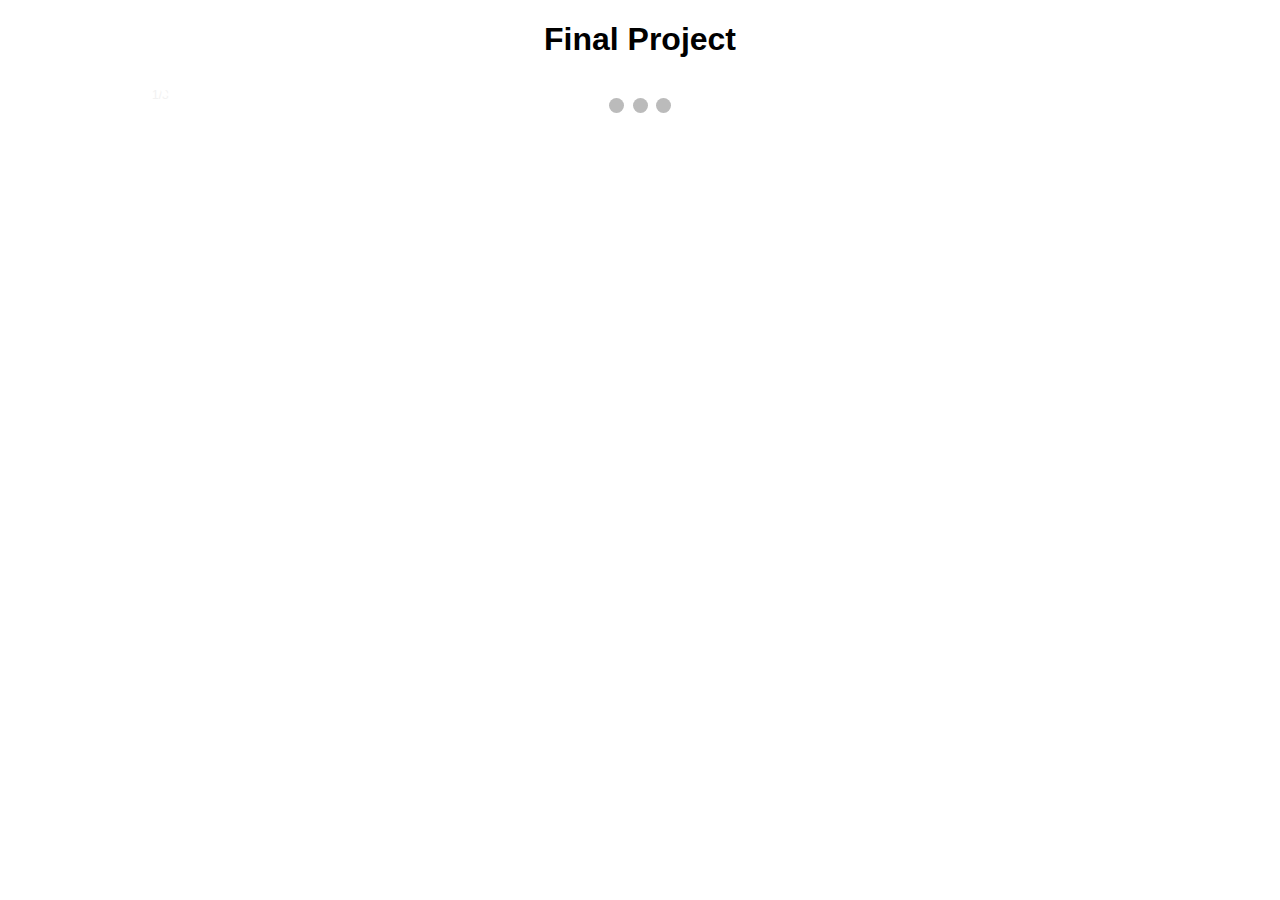
==== commit 20004f23: "Update index.html" ====
--- a/index.html
+++ b/index.html
@@ -1,57 +1,58 @@
 <!DOCTYPE html>
 <html lang="en">
-
 <head>
     <title>Exercise 4</title>
-    <link rel="stylesheet" href="style.css">
+    <link rel="stylesheet" href="style.css"> 
 </head>
-
 <body>
     <center>
         <h1>Final Project</h1>
     </center>
 
+    <!--Slideshow Container-->
     <div class="slideshow-container">
 
-        <div class="mySlides fade">
-            <img src="pic1.jpg" style="width:100%">
-            <div class="caption"><a class="button" href="#openModal">Click Me!</a> </div>
+        <div class="numberslide">1/3</div>
+            <div class="mySlides fade">
+            <img src="img1" style="width:100%;">
+            <div class="caption"><a class="rmt" href="#beginModal">Open here Now</a> </div>
         </div>
 
-        <div class="mySlides fade">
-            <img src="pic2.jpg" style="width:100%">
-            <div class="caption">You can leave me message <br>
-                <a class="button" href="form.html">Send me message here</a>
-            </div>
-        </div>
-
-        <div class="mySlides fade">
-            <img src="pic3.jpg" style="width:100%">
-            <div class="caption">Check My CV <br>
-                <a class="button" href="cv.html">Take a look</a>
-            </div>
-        </div>
-
-        <a class="prev" onclick="plusSlides(-1)">&#10094;</a>
-        <a class="next" onclick="plusSlides(1)">&#10095;</a>
-    </div>
-    <br>
-
-    <div style="text-align:center">
-        <span class="dot" onclick="currentSlide(1)"></span>
-        <span class="dot" onclick="currentSlide(2)"></span>
-        <span class="dot" onclick="currentSlide(3)"></span>
+    <div class="mySlides fade">
+        <div class="numberslide">2/3</div>
+        <img src="img2" style="width: 100%;">
+        <div class="caption"><b>if you interest you can send me your biodata</b> <br>
+        <a class="rmt" href="form1.html">Create your biodata in here</a></div>
     </div>
 
-    <script src="slider.js"></script>
+    <div class="mySlides fade">
+        <div class="numberslide">3/3</div>
+        <img src="img3.jpeg" style="width: 100%;">
+        <div class="caption">Check my cv <br>
+        <a class="rmt" href="cv1.html">please a look</a></div>
+    </div>
 
-    <div id="openModal" class="modal">
+    <!-- Next and previous buttons -->
+  <a class="prev" onclick="plusSlides(-1)">&#10094;</a>
+  <a class="next" onclick="plusSlides(1)">&#10095;</a>
+</div>
+<br>
+
+<!-- The dot/circles -->
+<div style="text-align:center">
+  <span class="dot" onclick="currentSlide(1)"></span>
+  <span class="dot" onclick="currentSlide(2)"></span>
+  <span class="dot" onclick="currentSlide(3)"></span>
+</div>
+
+<!--slide show -->
+<script src="slider1.js"></script>
+
+    <div id="beginModal" class="modal">
         <div> <a href="#close" title="Close" class="close">X</a>
             <h2>Hacktiv8</h2>
             <p>Devc Exercise 4</p>
         </div>
     </div>
-
 </body>
-
 </html>
--- a/style.css
+++ b/style.css
@@ -1,166 +1,173 @@
-
-body,
-#slider,
-.wrap,
-.slide-content {
-  margin: 0;
-  padding: 0;
-  font-family: Georgia;
-  width: 100%;
-  height: 100vh;
-  overflow-x: hidden;
+* {box-sizing:border-box}
+body 
+{
+    font-family: Verdana, sans-serif; margin:0
+}
+img 
+{
+    vertical-align: middle;
 }
 
-.wrap {
+/* Slideshow container */
+.slideshow-container {
+  max-width: 1000px;
   position: relative;
+  margin: auto;
+}
+.rmt {
+    background-color: #4CAF50;
+    border: none;
+    color: white;
+    padding: 15px 32px;
+    text-align: center;
+    text-decoration: none;
+    display: inline-block;
+    font-size: 16px;
+  }
+
+.slide {
+    background-color: #4CAF50;
+    border: none;
+    color: white;
+    padding: 15px 32px;
+    text-align: center;
+    text-decoration: none;
+    display: inline-block;
+    font-size: 16px;
+  }
+
+/* Hide the images by default */
+.mySlides {
+  display: none;
 }
 
-.slide {
-  background-size: cover;
-  background-position: center;
-  background-repeat: no-repeat;
+/* Next & previous buttons */
+.prev, .next {
+  cursor: pointer;
+  position: absolute;
+  top: 50%;
+  width: auto;
+  margin-top: -22px;
+  padding: 16px;
+  color: white;
+  font-weight: bold;
+  font-size: 18px;
+  transition: 0.6s ease;
+  border-radius: 0 3px 3px 0;
+  user-select: none;
 }
 
-.slide1 {
-  background-image: url("img/image2.jpg");
-}
-.slide2 {
-  background-image: url("img/image3.jpg");
-}
-.slide3 {
-  background-image: url("img/image4.jpg");
+/* Position the "next button" to the right */
+.next {
+  right: 0;
+  border-radius: 3px 0 0 3px;
 }
 
-.slide-content {
-  display: flex;
-  flex-direction: column;
-  justify-content: center;
-  align-items: center;
+/* On hover, add a black background color with a little bit see-through */
+.prev:hover, .next:hover {
+  background-color: rgba(0,0,0,0.8);
+}
+
+/* Caption text */
+.caption {
+  color: #f2f2f2;
+  font-size: 15px;
+  padding: 8px 12px;
+  position: absolute;
+  bottom: 8px;
+  width: 100%;
   text-align: center;
 }
 
-.slide-content span {
-  font-size: 5rem;
-  color: orange;
+/* Number text (1/3 etc) */
+.numberslide {
+  color: #f2f2f2;
+  font-size: 12px;
+  padding: 8px 12px;
+  position: absolute;
+  top: 0;
 }
 
-.arrow {
+/* The dot/bullets/indicators */
+.dot {
   cursor: pointer;
-  position: absolute;
-  top: 50%;
-  margin-top: -35px;
-  width: 0;
-  height: 0;
-  border-style: solid;
+  height: 15px;
+  width: 15px;
+  margin: 0 2px;
+  background-color: #bbb;
+  border-radius: 50%;
+  display: inline-block;
+  transition: background-color 0.6s ease;
+}
+.active, .dot:hover {
+  background-color: #717171;
 }
 
-#arrow-left {
-  border-width: 30px 40px 30px 0;
-  border-color: transparent gray transparent transparent;
-  left: 0;
-  margin-left: 20px;
-  opacity: 0.8;
+/* Fading animation */
+.fade {
+  -webkit-animation-name: fade;
+  -webkit-animation-duration: 1.5s;
+  animation-name: fade;
+  animation-duration: 1.5s;
 }
 
-#arrow-right {
-  border-width: 30px 0 30px 40px;
-  border-color: transparent transparent transparent gray;
-  right: 0;
-  margin-right: 20px;
-  opacity: 0.8;
-
+@-webkit-keyframes fade {
+  from {opacity: .4}
+  to {opacity: 1}
 }
 
-/* modal Part */
-.button {
-  background: #428bca;
-  padding: 1em 2em;
-  color: #fff;
-  border: 0;
-  border-radius: 5px;
-  cursor: pointer;
-
+@keyframes fade{
+  from {opacity: .4}
+  to {opacity: 1}
 }
-
-.button:hover {
-  background: #3876ac;
+.modal {
+    position: fixed;
+    font-family: Arial, Helvetica, sans-serif;
+    top: 0;
+    right: 0;
+    bottom: 0;
+    left: 0;
+    background: rgba(0, 0, 0, 0.8);
+    z-index: 99999;
+    opacity:0;
+    -webkit-transition: opacity 400ms ease-in;
+    -moz-transition: opacity 400ms ease-in;
+    transition: opacity 400ms ease-in;
+    pointer-events: none;
 }
-
-.modal {
-  display: none;
-  position: fixed;
-  z-index: 1;
-  left: 0;
-  top: 0;
-  height: 100%;
-  width: 100%;
-  overflow: auto;
-  background-color: rgba(0, 0, 0, 0.5);
+.modal:target {
+    opacity:1;
+    pointer-events: auto;
 }
-
-.modal-content {
-  margin: 10% auto;
-  width: 60%;
-  box-shadow: 0 5px 8px 0 rgba(0, 0, 0, 0.2), 0 7px 20px 0 rgba(0, 0, 0, 0.17);
-  animation-name: modalopen;
-  animation-duration: var(--modal-duration);
+.modal > div {
+    width: 400px;
+    position: relative;
+    margin: 10% auto;
+    padding: 5px 20px 13px 20px;
+    border-radius: 10px;
+    background: #fff;
+    background: -moz-linear-gradient(#fff, #999);
+    background: -webkit-linear-gradient(#fff, #999);
+    background: -o-linear-gradient(#fff, #999);
 }
-
-.modal-header h2,
-.modal-footer h3 {
-  margin: 0;
+.close {
+    background: #606061;
+    color: #FFFFFF;
+    line-height: 25px;
+    position: absolute;
+    right: -12px;
+    text-align: center;
+    top: -10px;
+    width: 24px;
+    text-decoration: none;
+    font-weight: bold;
+    -webkit-border-radius: 12px;
+    -moz-border-radius: 12px;
+    border-radius: 12px;
+    -moz-box-shadow: 1px 1px 3px #000;
+    -webkit-box-shadow: 1px 1px 3px #000;
+    box-shadow: 1px 1px 3px #000;
 }
-
-.modal-header {
-  background: gold;
-  padding: 5px;
-  color: #fff;
-  border-top-left-radius: 5px;
-  border-top-right-radius: 5px;
-}
-
-.modal-body {
-  padding: 10px 20px;
-  background: #fff;
-  font-family: georgia;
-}
-
-.modal-footer {
-  background: gold;
-  padding: 10px;
-  color: #fff;
-  text-align: center;
-  border-bottom-left-radius: 5px;
-  border-bottom-right-radius: 5px;
-}
-
-.close {
-  color: #ccc;
-  float: right;
-  font-size: 30px;
-  color: #fff;
-}
-
-.close:hover,
-.close:focus {
-  color: #000;
-  text-decoration: none;
-  cursor: pointer;
-}
-
-@keyframes modalopen {
-  from {
-    opacity: 0;
-  }
-  to {
-    opacity: 1;
-  }
-}
-
-.feedback, .cv{
-  color: black;
-  font-weight: 200;
-  font-family: : helvetica;
-  margin-right: 5px;
-
-}
+.close:hover {
+    background: #00d9ff;
+} 
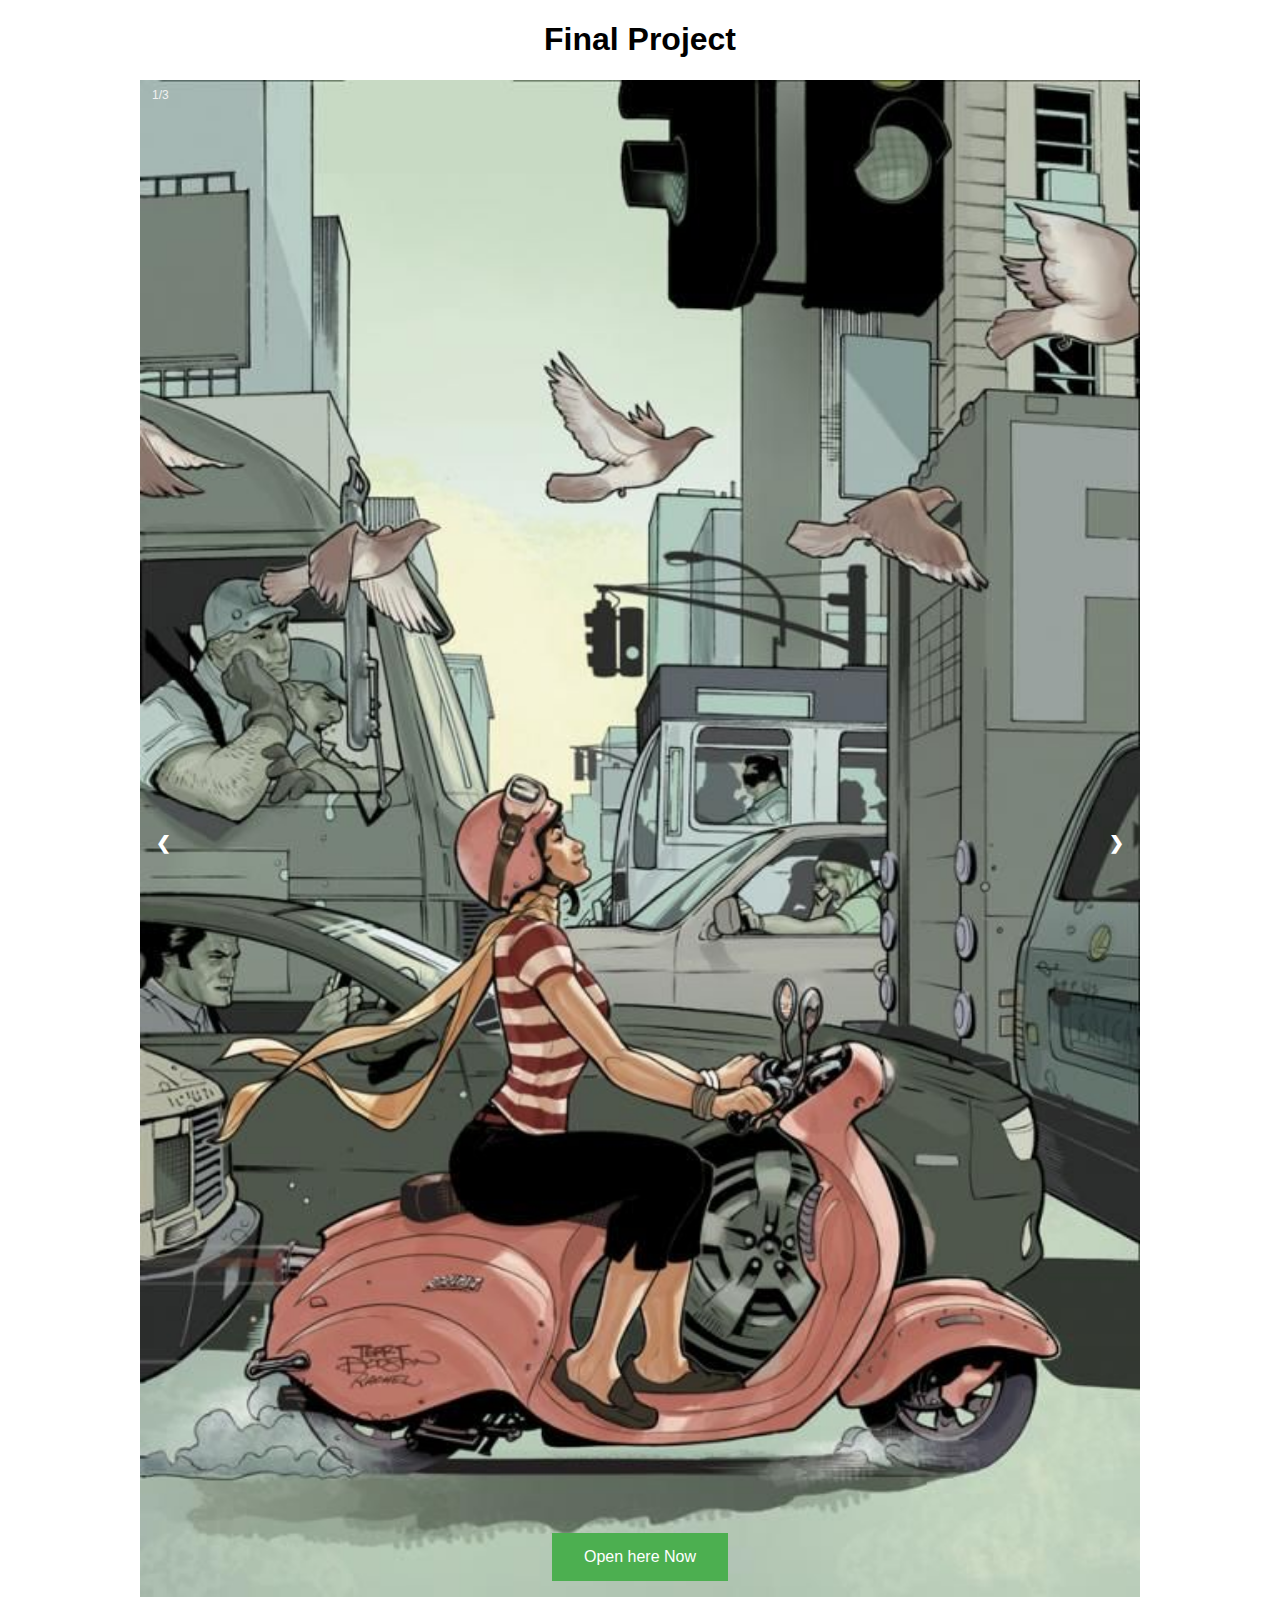
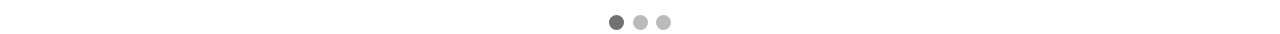
==== commit 20938557: "Merge ecae7350467f3b28537f806db74eb2d8b323e460 into 07de5a781b90ba43f82fbe6b8e64c9d5b97d7d97" ====
--- a/index.html
+++ b/index.html
@@ -46,7 +46,7 @@
 </div>
 
 <!--slide show -->
-<script src="slider1.js"></script>
+<script src="slider.js"></script>
 
     <div id="beginModal" class="modal">
         <div> <a href="#close" title="Close" class="close">X</a>
